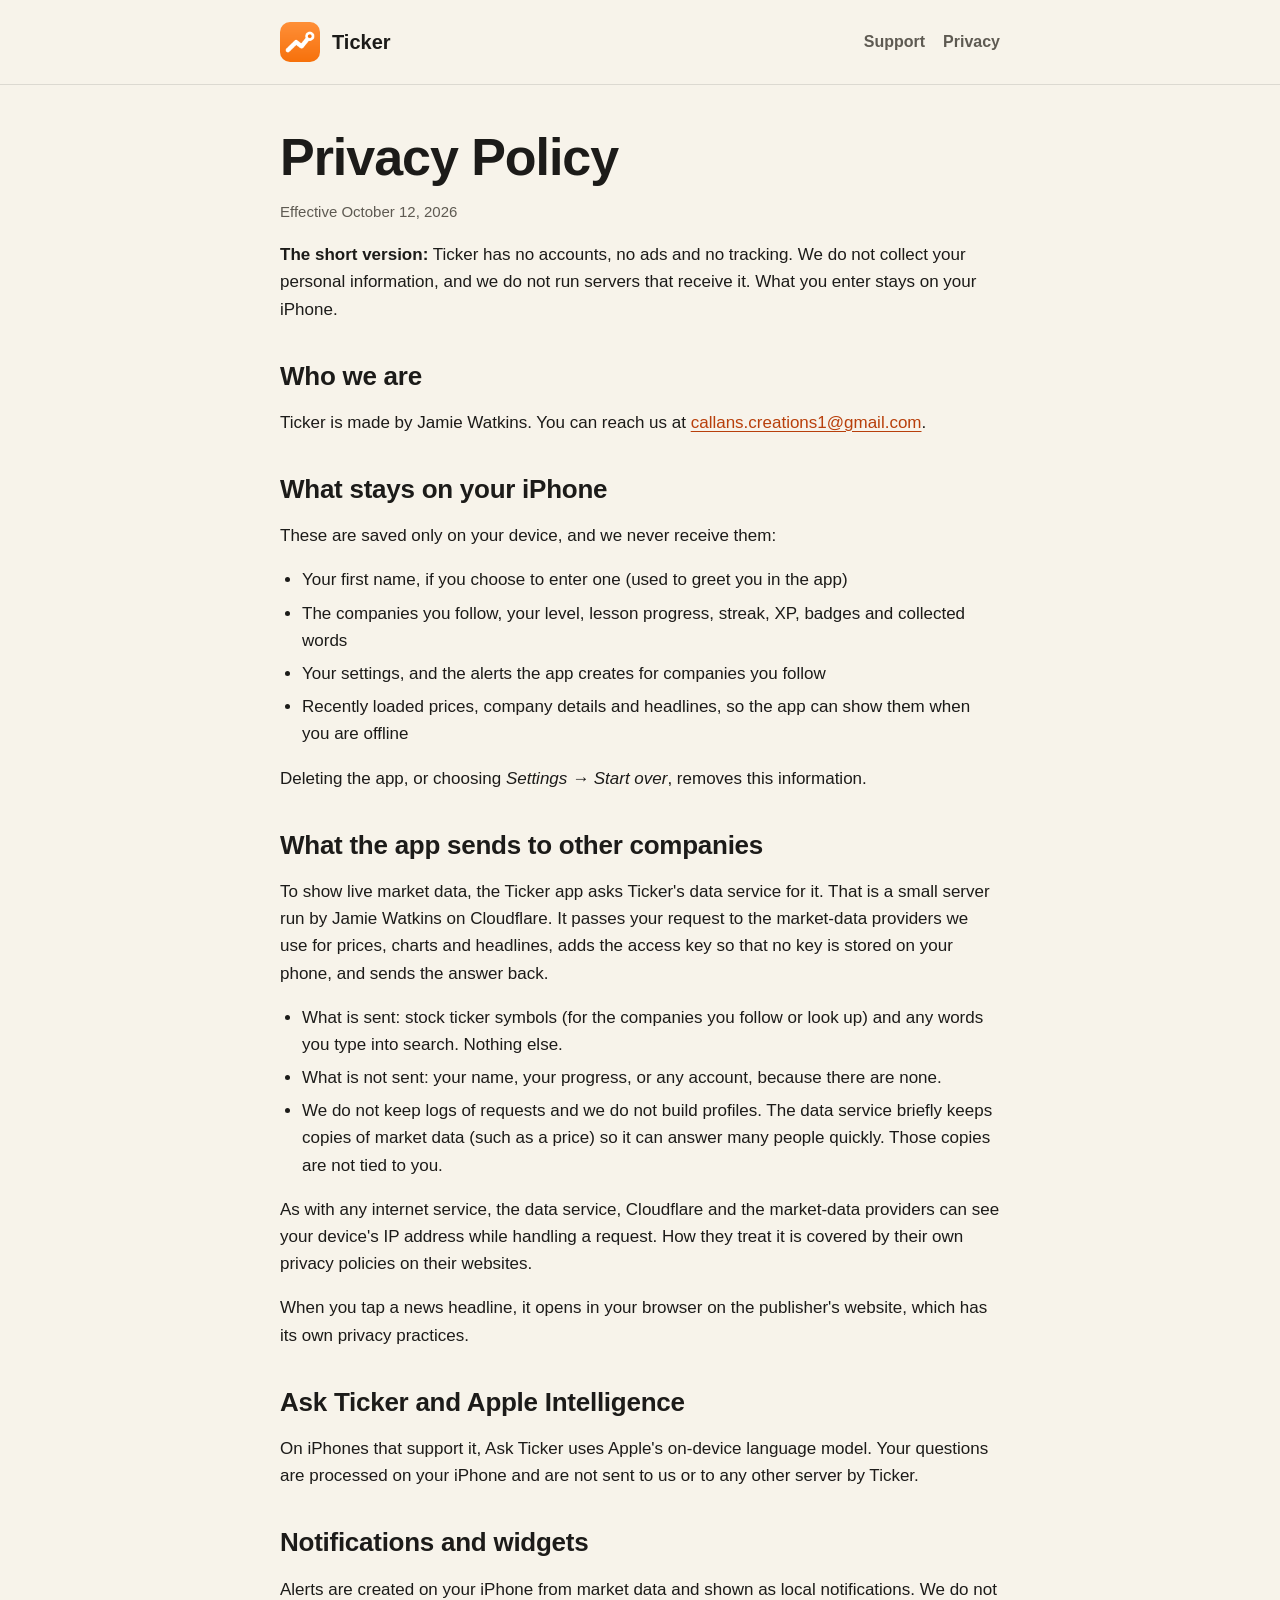
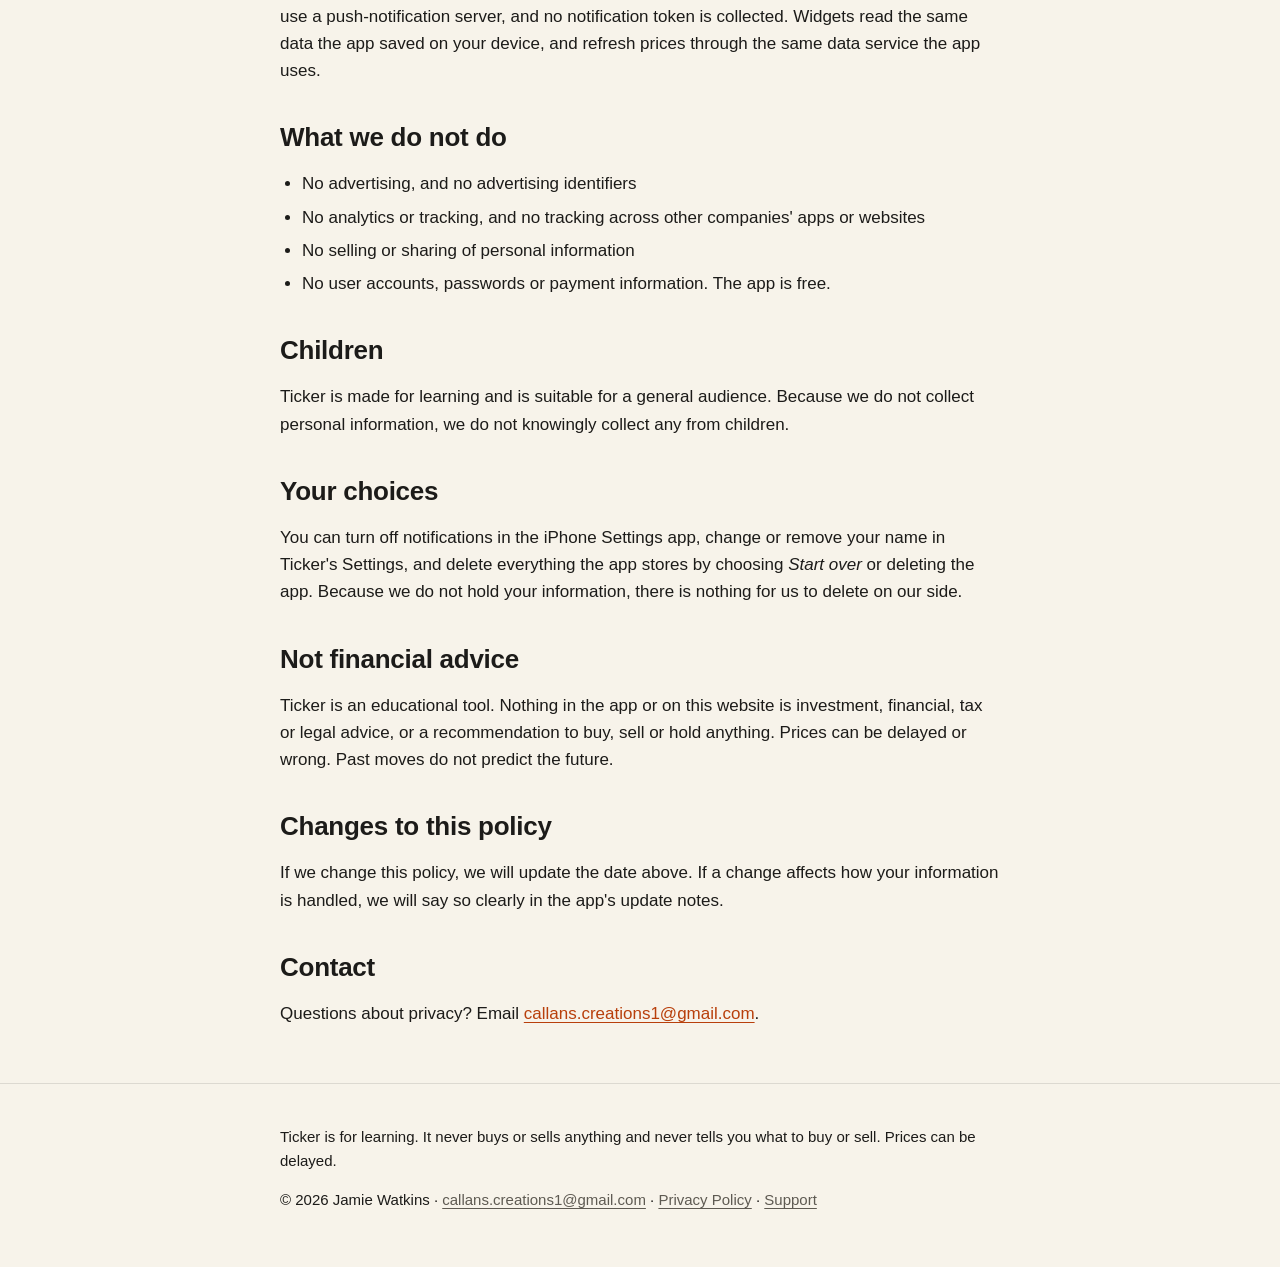
==== privacy.html @ 25dfb041 "Ticker website: landing page, privacy policy and support Co-Authored-By: Claude Sonnet 5.5 <noreply@" ====
<!doctype html>
<html lang="en"><head>
<meta charset="utf-8"><meta name="viewport" content="width=device-width,initial-scale=1">
<title>Privacy Policy · Ticker</title><meta name="description" content="Ticker has no accounts, no ads and no tracking. Read how the app handles your information.">
<link rel="icon" href="assets/favicon.png"><link rel="apple-touch-icon" href="assets/apple-touch-icon.png">
<link rel="stylesheet" href="style.css">
</head><body>
<header><div class="wrap"><a class="brand" href="index.html"><img src="assets/icon.png" alt="">Ticker</a>
<nav><a href="support.html">Support</a><a href="privacy.html">Privacy</a></nav></div></header>
<main class="wrap">
<h1 style="margin-top:44px">Privacy Policy</h1>
<p class="updated">Effective October 12, 2026</p>
<p><strong>The short version:</strong> Ticker has no accounts, no ads and no tracking. We do not collect your personal information, and we do not run servers that receive it. What you enter stays on your iPhone.</p>

<h2>Who we are</h2>
<p>Ticker is made by Jamie Watkins. You can reach us at <a href="mailto:callans.creations1@gmail.com">callans.creations1@gmail.com</a>.</p>

<h2>What stays on your iPhone</h2>
<p>These are saved only on your device, and we never receive them:</p>
<ul>
<li>Your first name, if you choose to enter one (used to greet you in the app)</li>
<li>The companies you follow, your level, lesson progress, streak, XP, badges and collected words</li>
<li>Your settings, and the alerts the app creates for companies you follow</li>
<li>Recently loaded prices, company details and headlines, so the app can show them when you are offline</li>
</ul>
<p>Deleting the app, or choosing <em>Settings &rarr; Start over</em>, removes this information.</p>

<h2>What the app sends to other companies</h2>
<p>To show live market data, the Ticker app asks Ticker's data service for it. That is a small server run by Jamie Watkins on Cloudflare. It passes your request to the market-data providers we use for prices, charts and headlines, adds the access key so that no key is stored on your phone, and sends the answer back.</p>
<ul>
<li>What is sent: stock ticker symbols (for the companies you follow or look up) and any words you type into search. Nothing else.</li>
<li>What is not sent: your name, your progress, or any account, because there are none.</li>
<li>We do not keep logs of requests and we do not build profiles. The data service briefly keeps copies of market data (such as a price) so it can answer many people quickly. Those copies are not tied to you.</li>
</ul>
<p>As with any internet service, the data service, Cloudflare and the market-data providers can see your device's IP address while handling a request. How they treat it is covered by their own privacy policies on their websites.</p>
<p>When you tap a news headline, it opens in your browser on the publisher's website, which has its own privacy practices.</p>

<h2>Ask Ticker and Apple Intelligence</h2>
<p>On iPhones that support it, Ask Ticker uses Apple's on-device language model. Your questions are processed on your iPhone and are not sent to us or to any other server by Ticker.</p>

<h2>Notifications and widgets</h2>
<p>Alerts are created on your iPhone from market data and shown as local notifications. We do not use a push-notification server, and no notification token is collected. Widgets read the same data the app saved on your device, and refresh prices through the same data service the app uses.</p>

<h2>What we do not do</h2>
<ul>
<li>No advertising, and no advertising identifiers</li>
<li>No analytics or tracking, and no tracking across other companies' apps or websites</li>
<li>No selling or sharing of personal information</li>
<li>No user accounts, passwords or payment information. The app is free.</li>
</ul>

<h2>Children</h2>
<p>Ticker is made for learning and is suitable for a general audience. Because we do not collect personal information, we do not knowingly collect any from children.</p>

<h2>Your choices</h2>
<p>You can turn off notifications in the iPhone Settings app, change or remove your name in Ticker's Settings, and delete everything the app stores by choosing <em>Start over</em> or deleting the app. Because we do not hold your information, there is nothing for us to delete on our side.</p>

<h2>Not financial advice</h2>
<p>Ticker is an educational tool. Nothing in the app or on this website is investment, financial, tax or legal advice, or a recommendation to buy, sell or hold anything. Prices can be delayed or wrong. Past moves do not predict the future.</p>

<h2>Changes to this policy</h2>
<p>If we change this policy, we will update the date above. If a change affects how your information is handled, we will say so clearly in the app's update notes.</p>

<h2>Contact</h2>
<p>Questions about privacy? Email <a href="mailto:callans.creations1@gmail.com">callans.creations1@gmail.com</a>.</p>
</main>
<footer><div class="wrap">
<p>Ticker is for learning. It never buys or sells anything and never tells you what to buy or sell. Prices can be delayed.</p>
<p>&copy; 2026 Jamie Watkins · <a href="mailto:callans.creations1@gmail.com">callans.creations1@gmail.com</a> · <a href="privacy.html">Privacy Policy</a> · <a href="support.html">Support</a></p>
</div></footer></body></html>
---- style.css ----
:root{--bg:#F7F3EA;--card:#FFFDF8;--text:#1C1B19;--sub:#5E5A52;--accent:#E8641E;--accent-dark:#B83F0B;--line:rgba(28,27,25,.12)}
@media(prefers-color-scheme:dark){:root{--bg:#0B0C0F;--card:#15161A;--text:#fff;--sub:rgba(235,235,245,.68);--accent:#FF8A3D;--accent-dark:#FFA266;--line:rgba(255,255,255,.12)}}
*{box-sizing:border-box}html{-webkit-text-size-adjust:100%}
body{margin:0;background:var(--bg);color:var(--text);font:17px/1.6 -apple-system,BlinkMacSystemFont,"SF Pro Text","Segoe UI",Roboto,sans-serif}
a{color:var(--accent-dark);text-underline-offset:3px}
.wrap{max-width:760px;margin:0 auto;padding:0 20px}
header{padding:22px 0;border-bottom:1px solid var(--line)}
header .wrap{display:flex;align-items:center;justify-content:space-between;gap:16px}
.brand{display:flex;align-items:center;gap:12px;font-weight:700;font-size:20px;color:var(--text);text-decoration:none}
.brand img{width:40px;height:40px;border-radius:10px}
nav a{margin-left:18px;color:var(--sub);text-decoration:none;font-weight:600;font-size:16px}
nav a:hover{color:var(--text)}
h1{font-size:clamp(34px,7vw,52px);line-height:1.08;letter-spacing:-.02em;margin:0 0 14px}
h2{font-size:26px;line-height:1.2;margin:38px 0 10px;letter-spacing:-.01em}
h3{font-size:19px;margin:24px 0 6px}
p,li{color:var(--text)}.sub,.muted{color:var(--sub)}
ul{padding-left:22px}li{margin:6px 0}
.hero{padding:56px 20px 30px;text-align:center}
.hero img.icon{width:112px;height:112px;border-radius:26px;box-shadow:0 12px 30px rgba(0,0,0,.18);margin-bottom:22px}
.hero .lead{font-size:21px;color:var(--sub);max-width:560px;margin:0 auto 26px}
.pill{display:inline-block;background:var(--accent);color:#fff;font-weight:700;padding:13px 26px;border-radius:999px;text-decoration:none}
.soon{display:inline-block;background:var(--card);border:1px solid var(--line);color:var(--sub);font-weight:600;padding:12px 22px;border-radius:999px}
.shots{display:flex;gap:16px;overflow-x:auto;padding:30px 20px 10px;scroll-snap-type:x mandatory;-webkit-overflow-scrolling:touch}
.shots img{height:520px;width:auto;border-radius:22px;box-shadow:0 10px 30px rgba(0,0,0,.18);scroll-snap-align:center;flex:none}
.grid{display:grid;grid-template-columns:repeat(auto-fit,minmax(220px,1fr));gap:14px;margin:26px 0}
.card{background:var(--card);border:1px solid var(--line);border-radius:18px;padding:18px 20px}
.card h3{margin:0 0 4px;font-size:18px}.card p{margin:0;color:var(--sub);font-size:16px}
.note{background:var(--card);border:1px solid var(--line);border-left:4px solid var(--accent);border-radius:12px;padding:14px 18px;color:var(--sub);font-size:16px}
footer{border-top:1px solid var(--line);margin-top:56px;padding:26px 0 40px;color:var(--sub);font-size:15px}
footer a{color:var(--sub)}
.updated{color:var(--sub);font-size:15px}
details{background:var(--card);border:1px solid var(--line);border-radius:14px;padding:4px 18px;margin:10px 0}
summary{cursor:pointer;font-weight:650;padding:12px 0}details p{margin:0 0 14px;color:var(--sub)}
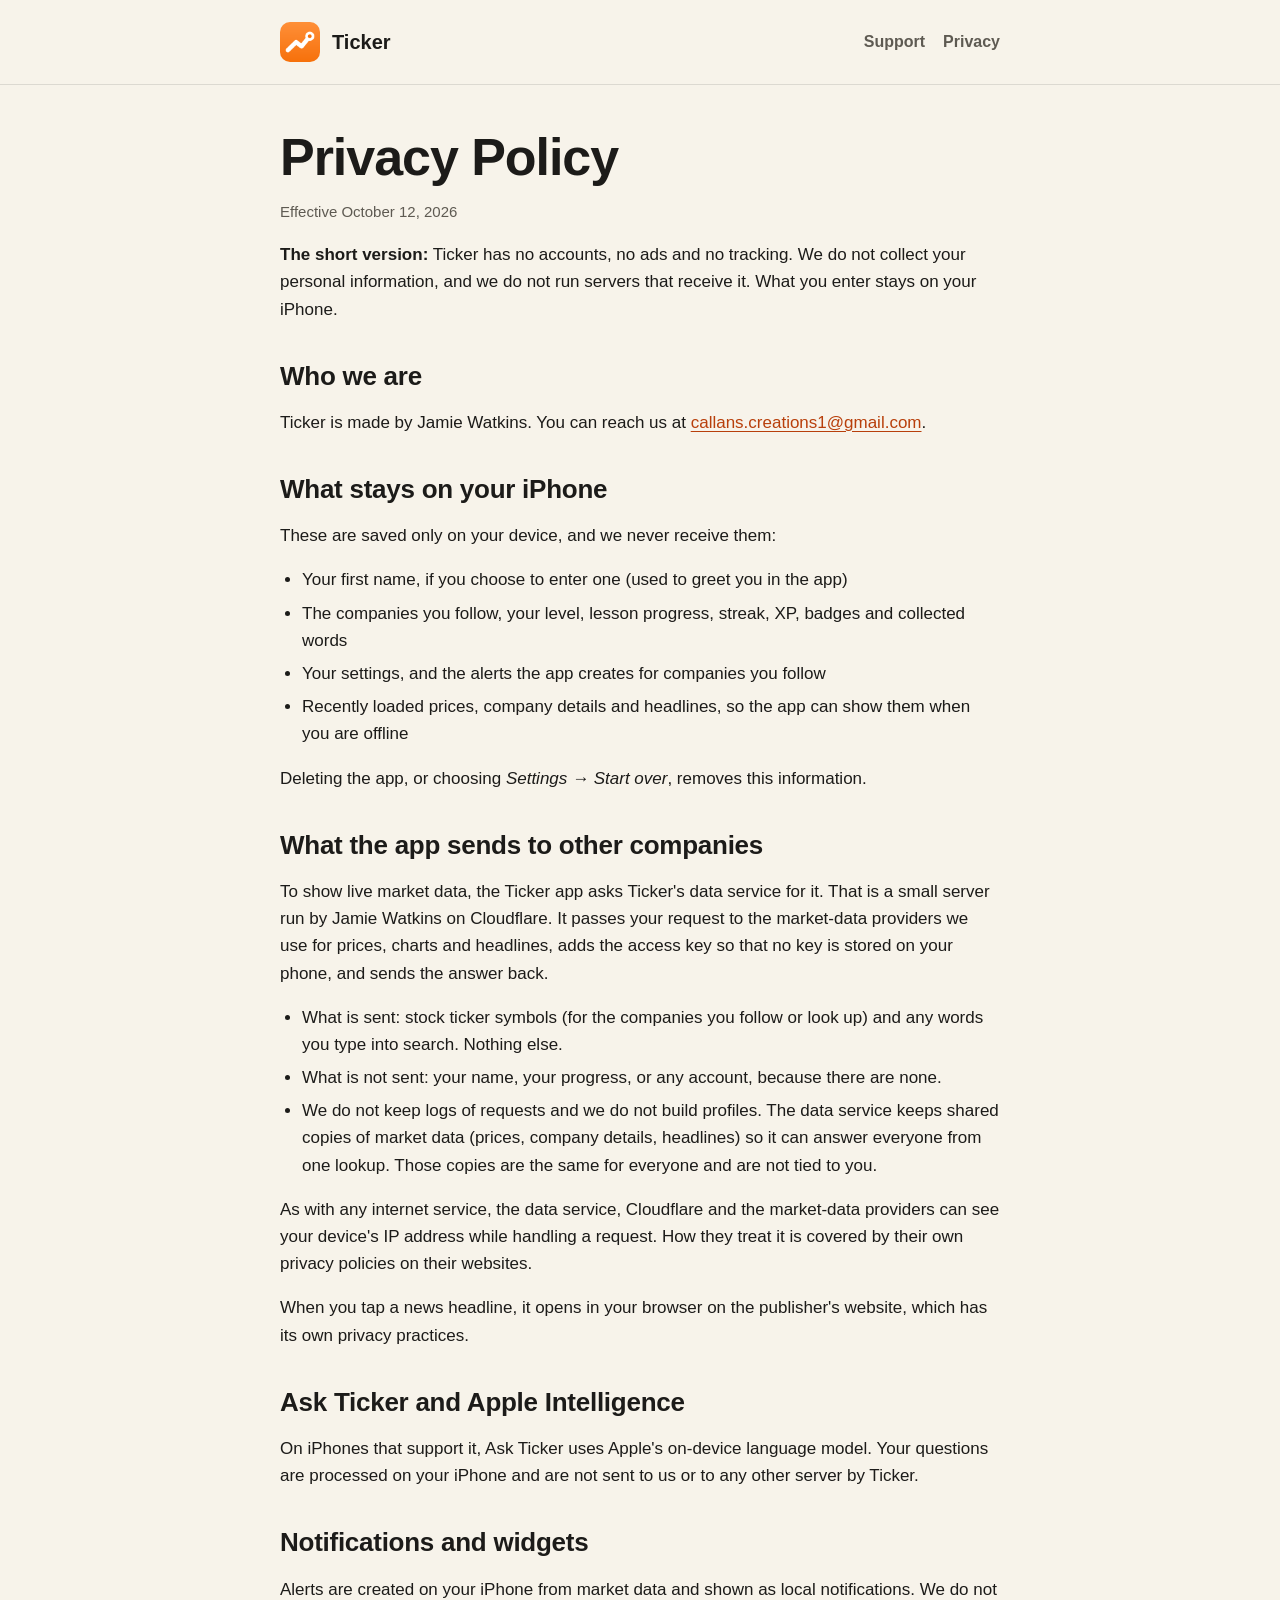
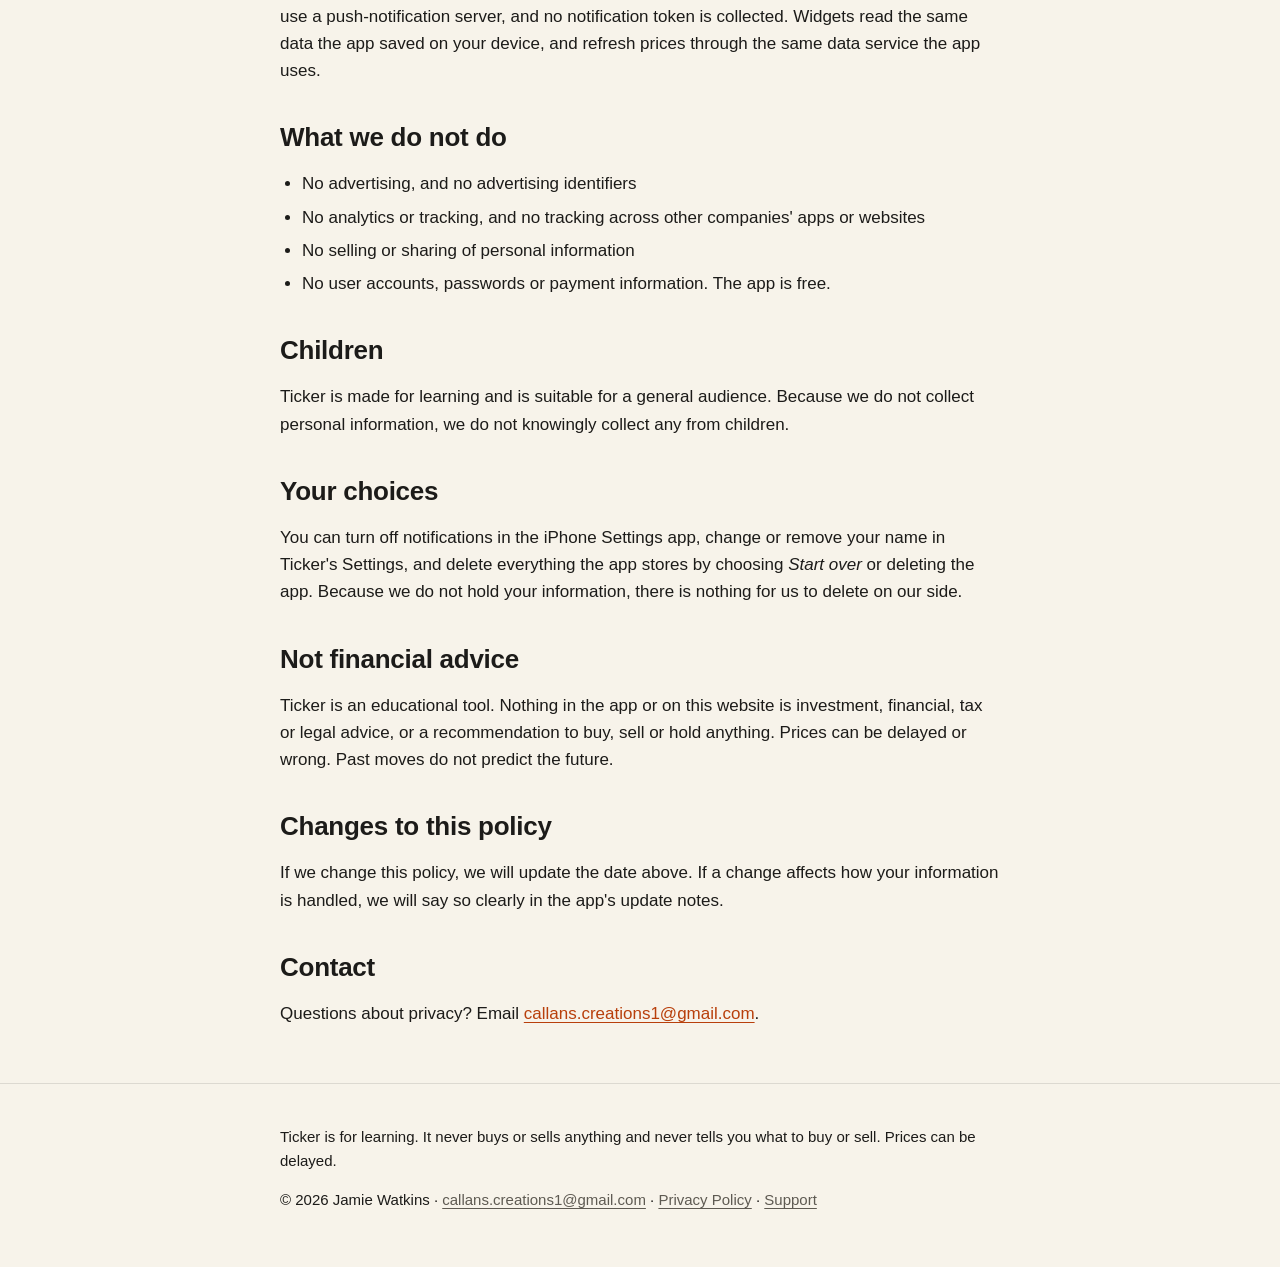
==== commit b535a335: "Privacy policy: describe shared data copies Co-Authored-By: Claude Sonnet 5.5 <noreply@anthropic.com" ====
--- a/privacy.html
+++ b/privacy.html
@@ -30,7 +30,7 @@
 <ul>
 <li>What is sent: stock ticker symbols (for the companies you follow or look up) and any words you type into search. Nothing else.</li>
 <li>What is not sent: your name, your progress, or any account, because there are none.</li>
-<li>We do not keep logs of requests and we do not build profiles. The data service briefly keeps copies of market data (such as a price) so it can answer many people quickly. Those copies are not tied to you.</li>
+<li>We do not keep logs of requests and we do not build profiles. The data service keeps shared copies of market data (prices, company details, headlines) so it can answer everyone from one lookup. Those copies are the same for everyone and are not tied to you.</li>
 </ul>
 <p>As with any internet service, the data service, Cloudflare and the market-data providers can see your device's IP address while handling a request. How they treat it is covered by their own privacy policies on their websites.</p>
 <p>When you tap a news headline, it opens in your browser on the publisher's website, which has its own privacy practices.</p>
